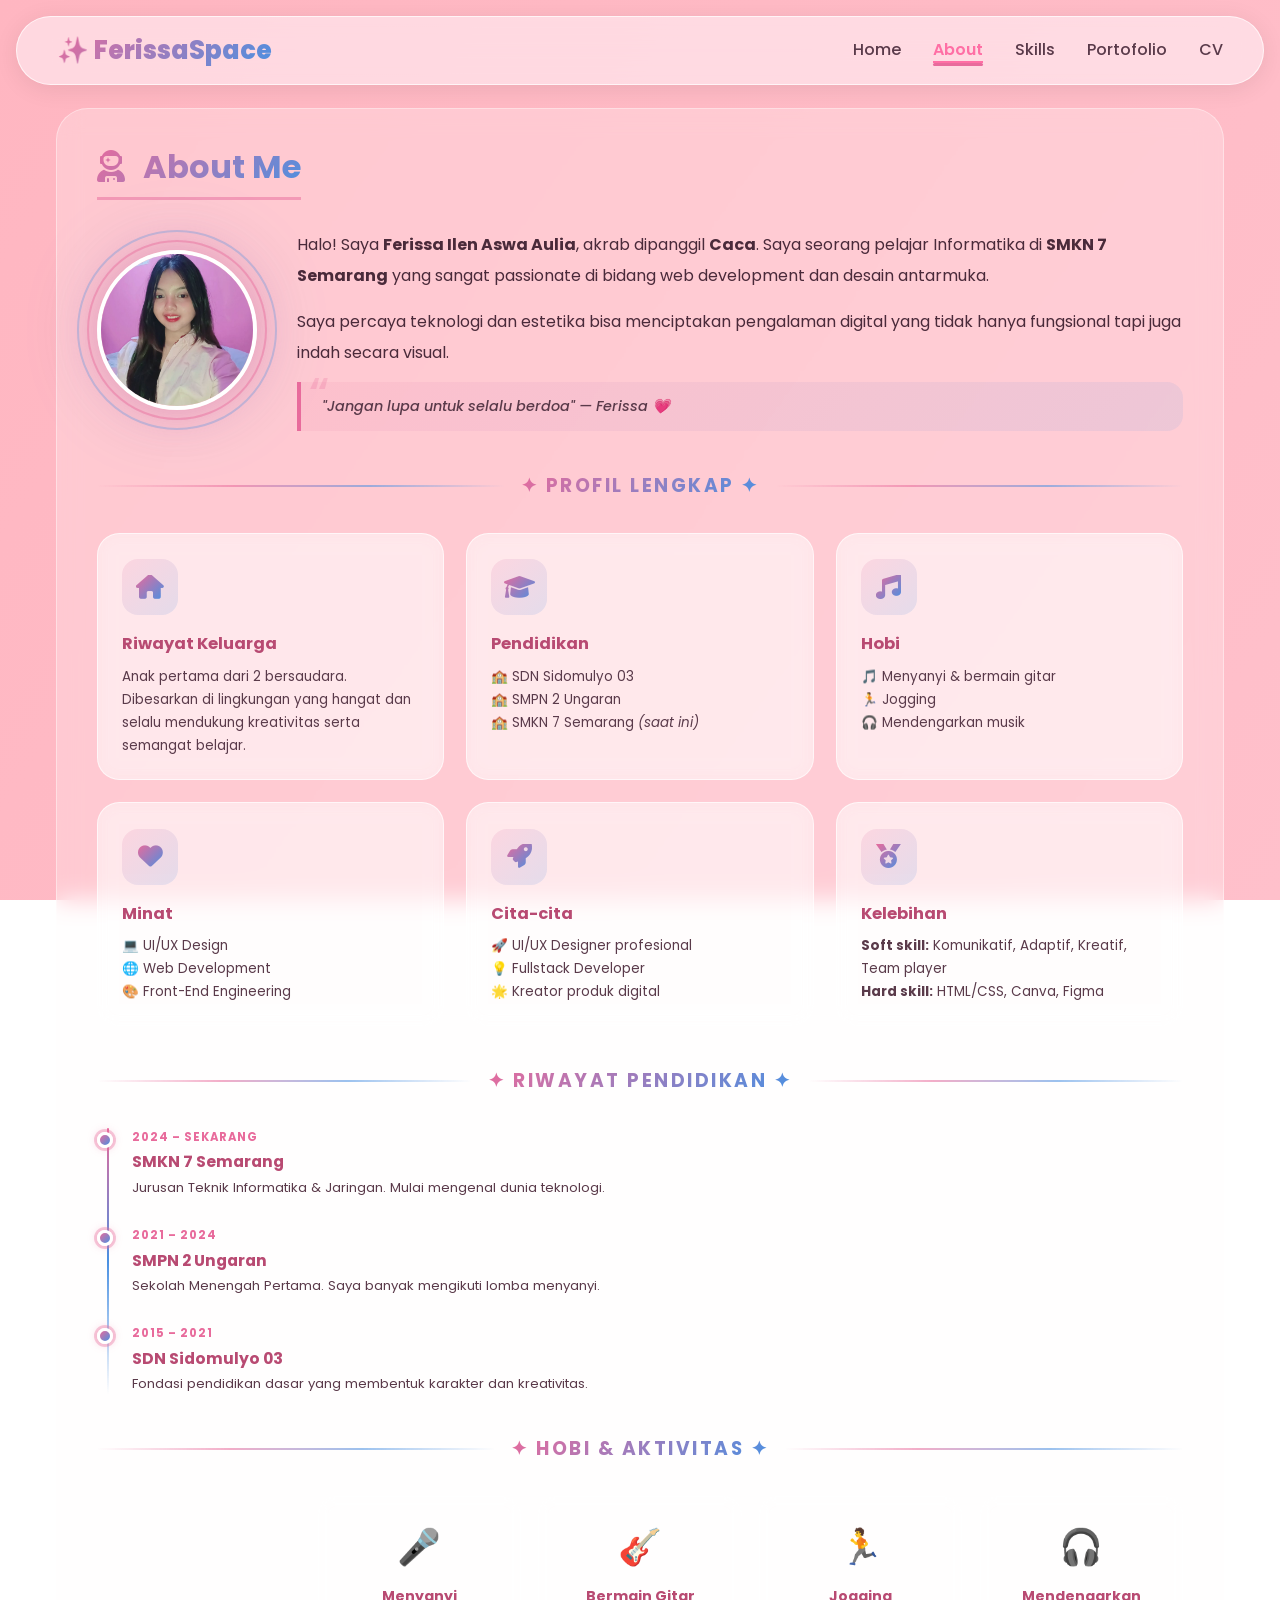
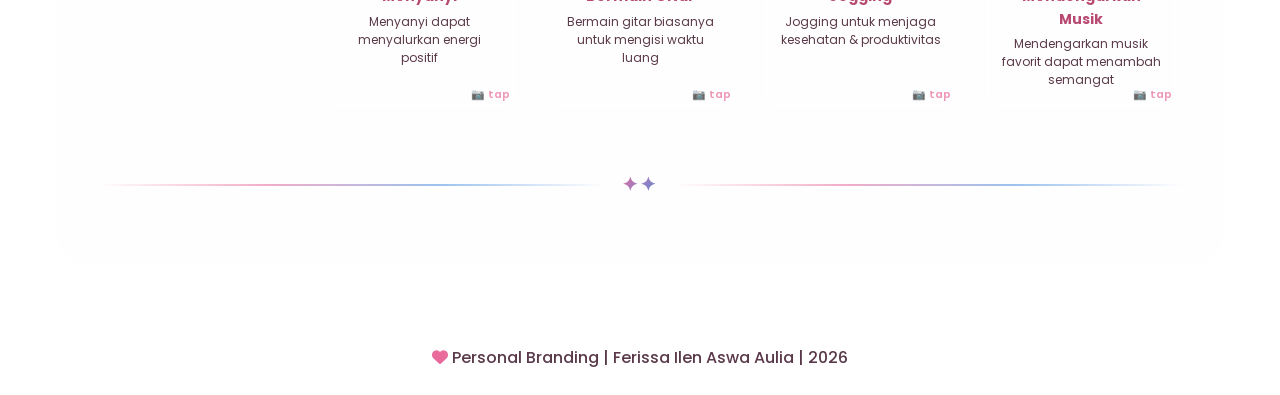
==== about.html @ 4c11c88f "first commit" ====
<!DOCTYPE html>
<html lang="id">
<head>
  <meta charset="UTF-8">
  <meta name="viewport" content="width=device-width, initial-scale=1.0">
  <title>About Me | FerissaSpace</title>
  <link href="https://fonts.googleapis.com/css2?family=Poppins:ital,wght@0,300;0,400;0,500;0,600;0,700;0,800;0,900;1,400&display=swap" rel="stylesheet">
  <link rel="stylesheet" href="https://cdnjs.cloudflare.com/ajax/libs/font-awesome/6.0.0-beta3/css/all.min.css">
  <link rel="stylesheet" href="style.css">
  <style>

/* ═══ PHOTO POPUP ═══ */
#photoPopup {
  display:none; position:fixed; inset:0; z-index:9999;
  background:rgba(0,0,0,0.72); backdrop-filter:blur(10px);
  align-items:center; justify-content:center; cursor:zoom-out;
}
#photoPopup.open { display:flex; }
#photoPopup img {
  max-width:88vw; max-height:88vh;
  border-radius:1.5rem;
  box-shadow:0 20px 60px rgba(0,0,0,0.5);
  animation:popIn 0.3s ease;
}
#popupCaption {
  position:fixed; bottom:2rem; left:50%; transform:translateX(-50%);
  background:rgba(255,245,250,0.9); backdrop-filter:blur(8px);
  padding:0.5rem 1.5rem; border-radius:30px;
  font-size:0.9rem; font-weight:600; color:#b84a72;
}
@keyframes popIn { from{transform:scale(0.78);opacity:0} to{transform:scale(1);opacity:1} }

/* ═══ INTRO HERO ═══ */
.about-hero {
  display:flex; align-items:center; gap:2.5rem;
  flex-wrap:wrap; margin-bottom:0;
}
.about-photo-wrap {
  position:relative; flex-shrink:0;
}
.about-photo-wrap img {
  width:160px; height:160px;
  border-radius:50%; object-fit:cover;
  border:4px solid white;
  box-shadow:0 0 40px rgba(232,107,156,0.5), 0 0 80px rgba(74,144,226,0.2);
  display:block; cursor:pointer;
  transition:transform 0.4s;
}
.about-photo-wrap img:hover { transform:scale(1.06); }
.pulse-a, .pulse-b {
  position:absolute; inset:-10px; border-radius:50%;
  border:2px solid rgba(232,107,156,0.45);
  animation:pulse 2.2s ease-out infinite;
}
.pulse-b { inset:-20px; border-color:rgba(74,144,226,0.3); animation-delay:0.7s; }
@keyframes pulse { 0%{opacity:1;transform:scale(1)} 100%{opacity:0;transform:scale(1.2)} }

.about-intro-text { flex:1; min-width:220px; }
.about-intro-text p {
  font-size:1rem; line-height:1.95; color:#4a2a3a; margin-bottom:0.9rem;
}
.quote-block {
  background:linear-gradient(135deg,rgba(232,107,156,0.1),rgba(74,144,226,0.1));
  border-left:4px solid #e86b9c;
  padding:0.8rem 1.3rem;
  border-radius:0 1rem 1rem 0;
  font-style:italic; font-weight:500;
  font-size:0.9rem; color:#5a3a4a;
  position:relative;
}
.quote-block::before {
  content:'\201C';
  position:absolute; top:-10px; left:8px;
  font-size:3rem; color:rgba(232,107,156,0.25);
  font-style:normal; line-height:1;
}

/* ═══ FANCY DIVIDER ═══ */
.div-row {
  display:flex; align-items:center; gap:1rem;
  margin:2.5rem 0 2rem;
}
.div-line {
  flex:1; height:2px;
  background:linear-gradient(90deg,transparent,rgba(232,107,156,0.55),rgba(74,144,226,0.55),transparent);
  border-radius:4px; overflow:hidden; position:relative;
}
.div-line::after {
  content:''; position:absolute; top:0; left:-100%; width:55%; height:100%;
  background:linear-gradient(90deg,transparent,rgba(255,255,255,0.9),transparent);
  animation:slideShimmer 2.6s linear infinite;
}
@keyframes slideShimmer { to{left:200%} }
.div-label {
  font-size:0.78rem; font-weight:800; letter-spacing:2.5px; text-transform:uppercase;
  background:linear-gradient(135deg,#e86b9c,#4a90e2);
  -webkit-background-clip:text; background-clip:text; color:transparent;
  white-space:nowrap;
}

/* ═══ ABOUT CARDS GRID ═══ */
.about-cards {
  display:grid;
  grid-template-columns:repeat(auto-fill,minmax(270px,1fr));
  gap:1.4rem;
}
.acard {
  background:rgba(255,255,255,0.44);
  backdrop-filter:blur(10px);
  border:1.5px solid rgba(255,255,255,0.65);
  border-radius:1.4rem;
  padding:1.6rem 1.5rem 1.3rem;
  cursor:pointer;
  position:relative; overflow:hidden;
  transition:all 0.35s;
}
.acard::after {
  content:'';
  position:absolute; bottom:0; left:0; right:0;
  height:3px;
  background:linear-gradient(90deg,#e86b9c,#4a90e2);
  transform:scaleX(0); transform-origin:left;
  transition:transform 0.35s;
}
.acard:hover { background:rgba(255,255,255,0.68); transform:translateY(-6px); box-shadow:0 14px 34px rgba(232,107,156,0.18); }
.acard:hover::after { transform:scaleX(1); }
/* shimmer sweep */
.acard::before {
  content:''; position:absolute; top:0; left:-120%;
  width:60%; height:100%;
  background:linear-gradient(120deg,transparent,rgba(255,255,255,0.38),transparent);
  transform:skewX(-18deg);
}
.acard:hover::before { animation:cardShimmer 0.65s ease; }
@keyframes cardShimmer { to{left:130%} }

.acard-icon {
  width:56px; height:56px; border-radius:16px; margin-bottom:1rem;
  background:linear-gradient(135deg,rgba(232,107,156,0.15),rgba(74,144,226,0.15));
  display:flex; align-items:center; justify-content:center;
}
.acard-icon i {
  font-size:1.55rem;
  background:linear-gradient(135deg,#e86b9c,#4a90e2);
  -webkit-background-clip:text; background-clip:text; color:transparent;
}
.acard h3 { font-size:1.02rem; font-weight:700; color:#b84a72; margin-bottom:0.55rem; }
.acard p  { font-size:0.84rem; color:#5a3a4a; line-height:1.7; }
.acard-hint {
  margin-top:0.9rem;
  font-size:0.73rem; font-weight:600; color:#e86b9c;
  display:flex; align-items:center; gap:0.4rem;
  opacity:0.75;
}

/* ═══ EDUCATION TIMELINE ═══ */
.timeline {
  position:relative; padding-left:2.2rem;
}
.timeline::before {
  content:''; position:absolute;
  left:10px; top:0; bottom:0; width:2px;
  background:linear-gradient(180deg,#e86b9c,#4a90e2,transparent);
  border-radius:4px;
}
.tl-item {
  position:relative; margin-bottom:1.8rem;
  animation:fadeUp 0.5s ease both;
}
.tl-item:nth-child(1){animation-delay:0.1s}
.tl-item:nth-child(2){animation-delay:0.2s}
.tl-item:nth-child(3){animation-delay:0.3s}
@keyframes fadeUp{from{opacity:0;transform:translateY(14px)}to{opacity:1;transform:translateY(0)}}

.tl-dot {
  position:absolute; left:-2.2rem; top:4px;
  width:16px; height:16px; border-radius:50%;
  background:linear-gradient(135deg,#e86b9c,#4a90e2);
  border:3px solid white;
  box-shadow:0 0 0 3px rgba(232,107,156,0.35), 0 0 10px rgba(232,107,156,0.4);
}
.tl-year {
  font-size:0.72rem; font-weight:700; letter-spacing:1px;
  color:#e86b9c; text-transform:uppercase; margin-bottom:0.2rem;
}
.tl-school { font-size:0.98rem; font-weight:700; color:#b84a72; margin-bottom:0.2rem; }
.tl-detail { font-size:0.82rem; color:#5a3a4a; line-height:1.5; }

/* ═══ HOBI CARDS ═══ */
.hobby-grid {
  display:grid;
  grid-template-columns:repeat(auto-fill,minmax(180px,1fr));
  gap:1.1rem;
}
.hobby-card {
  background:rgba(255,255,255,0.48);
  backdrop-filter:blur(8px);
  border:1.5px solid rgba(255,255,255,0.65);
  border-radius:1.2rem;
  padding:1.4rem 1.2rem;
  text-align:center; cursor:pointer;
  transition:all 0.3s;
  position:relative; overflow:hidden;
}
.hobby-card:hover { background:rgba(255,255,255,0.72); transform:translateY(-5px) scale(1.03); box-shadow:0 12px 28px rgba(232,107,156,0.18); }
.hobby-card .hc-emoji { font-size:2.2rem; margin-bottom:0.6rem; display:block; }
.hobby-card h4 { font-size:0.88rem; font-weight:700; color:#b84a72; margin-bottom:0.3rem; }
.hobby-card p  { font-size:0.75rem; color:#5a3a4a; line-height:1.5; }
.hobby-hint {
  position:absolute; bottom:8px; right:10px;
  font-size:0.68rem; color:#e86b9c; font-weight:600; opacity:0.7;
}

/* ═══ SKILL TAGS ═══ */
.skill-tags { display:flex; flex-wrap:wrap; gap:0.7rem; }
.stag {
  display:inline-flex; align-items:center; gap:0.45rem;
  background:rgba(255,255,255,0.55);
  backdrop-filter:blur(6px);
  border:1.5px solid rgba(255,255,255,0.72);
  padding:0.5rem 1.15rem; border-radius:30px;
  font-size:0.83rem; font-weight:600; color:#5a3a4a;
  transition:all 0.25s; cursor:pointer;
}
.stag i { color:#e86b9c; font-size:0.9rem; }
.stag:hover { background:rgba(255,255,255,0.85); transform:translateY(-3px) scale(1.04); box-shadow:0 6px 16px rgba(232,107,156,0.2); }

/* ═══ CONTACT STRIP ═══ */
.contact-strip {
  display:flex; flex-wrap:wrap; gap:1rem; justify-content:center;
  margin-top:1rem;
}
.c-btn {
  display:inline-flex; align-items:center; gap:0.55rem;
  padding:0.85rem 2rem; border-radius:50px;
  font-size:0.9rem; font-weight:700; text-decoration:none;
  background:rgba(255,255,255,0.6); backdrop-filter:blur(8px);
  transition:all 0.3s; font-family:'Poppins',sans-serif;
}
.c-btn.pink { border:2px solid rgba(232,107,156,0.38); color:#b84a72; }
.c-btn.blue { border:2px solid rgba(74,144,226,0.38);  color:#4a6a9e; }
.c-btn:hover { background:rgba(255,255,255,0.88); transform:translateY(-3px); }

/* ═══ RESPONSIVE ═══ */
@media(max-width:700px){
  .about-hero { flex-direction:column; text-align:center; align-items:center; }
  .about-intro-text p { text-align:left; }
  .about-cards { grid-template-columns:1fr; }
  .hobby-grid  { grid-template-columns:1fr 1fr; }
}
@media(max-width:420px){
  .hobby-grid  { grid-template-columns:1fr; }
}
  </style>
</head>
<body>

<div class="animated-bg"></div>
<div class="hearts-container" id="hearts-container"></div>

<!-- Photo popup -->
<div id="photoPopup" onclick="closePopup()">
  <img id="popupImg" src="" alt="">
  <div id="popupCaption"></div>
</div>

<nav class="navbar">
  <a href="index.html" class="logo">✨ FerissaSpace</a>
  <ul class="nav-menu">
    <li><a href="index.html">Home</a></li>
    <li><a href="about.html">About</a></li>
    <li><a href="skills.html">Skills</a></li>
    <li><a href="portofolio.html">Portofolio</a></li>
    <li><a href="cv.html">CV</a></li>
  </ul>
  <div class="menu-toggle"><i class="fas fa-bars"></i></div>
</nav>
<main class="container">
<section id="about" class="section-card">
  <h2 class="section-title"><i class="fas fa-user-astronaut"></i> About Me</h2>

  <!-- ── INTRO ── -->
  <div class="about-hero">
    <div class="about-photo-wrap">
      <div class="pulse-a"></div>
      <div class="pulse-b"></div>
      <img src="foto1.jpeg" alt="Ferissa"
           onerror="this.src='https://randomuser.me/api/portraits/women/68.jpg'"
           onclick="openPopup(this.src,'Halo, saya Ferissa! 👋')"
           title="Klik untuk perbesar">
    </div>
    <div class="about-intro-text">
      <p>Halo! Saya <strong>Ferissa Ilen Aswa Aulia</strong>, akrab dipanggil <strong>Caca</strong>. Saya seorang pelajar Informatika di <strong>SMKN 7 Semarang</strong> yang sangat passionate di bidang web development dan desain antarmuka.</p>
      <p>Saya percaya teknologi dan estetika bisa menciptakan pengalaman digital yang tidak hanya fungsional tapi juga indah secara visual.</p>
      <div class="quote-block">
        "Jangan lupa untuk selalu berdoa" — Ferissa 💗
      </div>
    </div>
  </div>

  <!-- ── DIVIDER ── -->
  <div class="div-row">
    <div class="div-line"></div>
    <div class="div-label"><h2>✦ Profil Lengkap ✦</h2></div>
    <div class="div-line"></div>
  </div>

  <!-- ── ABOUT CARDS ── -->
  <div class="about-cards">

    <div class="acard">
      <div class="acard-icon"><i class="fas fa-home"></i></div>
      <h3>Riwayat Keluarga</h3>
      <p>Anak pertama dari 2 bersaudara. Dibesarkan di lingkungan yang hangat dan selalu mendukung kreativitas serta semangat belajar.</p>
    </div>

    <div class="acard">
      <div class="acard-icon"><i class="fas fa-graduation-cap"></i></div>
      <h3>Pendidikan</h3>
      <p>🏫 SDN Sidomulyo 03<br>🏫 SMPN 2 Ungaran<br>🏫 SMKN 7 Semarang <em>(saat ini)</em></p>
    </div>

    <div class="acard">
      <div class="acard-icon"><i class="fas fa-music"></i></div>
      <h3>Hobi</h3>
      <p>🎵 Menyanyi & bermain gitar<br>🏃 Jogging <br>🎧 Mendengarkan musik</p>
    </div>

    <div class="acard">
      <div class="acard-icon"><i class="fas fa-heart"></i></div>
      <h3>Minat</h3>
      <p>💻 UI/UX Design<br>🌐 Web Development<br>🎨 Front-End Engineering</p>
    </div>

    <div class="acard">
      <div class="acard-icon"><i class="fas fa-rocket"></i></div>
      <h3>Cita-cita</h3>
      <p>🚀 UI/UX Designer profesional<br>💡 Fullstack Developer<br>🌟 Kreator produk digital</p>
    </div>

    <div class="acard">
      <div class="acard-icon"><i class="fas fa-medal"></i></div>
      <h3>Kelebihan</h3>
      <p><strong>Soft skill:</strong> Komunikatif, Adaptif, Kreatif, Team player<br><strong>Hard skill:</strong> HTML/CSS, Canva, Figma</p>
    </div>

  </div><!-- /about-cards -->

  <!-- ── DIVIDER ── -->
  <div class="div-row">
    <div class="div-line"></div>
    <div class="div-label"><h2>✦ Riwayat Pendidikan ✦</h2></div>
    <div class="div-line"></div>
  </div>

  <!-- ── TIMELINE ── -->
  <div class="timeline">
    <div class="tl-item">
      <div class="tl-dot"></div>
      <div class="tl-year">2024 – Sekarang</div>
      <div class="tl-school">SMKN 7 Semarang</div>
      <div class="tl-detail">Jurusan Teknik Informatika & Jaringan. Mulai mengenal dunia teknologi.</div>
    </div>
    <div class="tl-item">
      <div class="tl-dot"></div>
      <div class="tl-year">2021 – 2024</div>
      <div class="tl-school">SMPN 2 Ungaran</div>
      <div class="tl-detail">Sekolah Menengah Pertama. Saya banyak mengikuti lomba menyanyi.</div>
    </div>
    <div class="tl-item">
      <div class="tl-dot"></div>
      <div class="tl-year">2015 – 2021</div>
      <div class="tl-school">SDN Sidomulyo 03</div>
      <div class="tl-detail">Fondasi pendidikan dasar yang membentuk karakter dan kreativitas.</div>
    </div>
  </div>

  <!-- ── DIVIDER ── -->
  <div class="div-row">
    <div class="div-line"></div>
    <div class="div-label"><h2>✦ Hobi & Aktivitas ✦</h2></div>
    <div class="div-line"></div>
  </div>

  <!-- ── HOBBY CARDS (click to photo) ── -->
  <div class="hobby-grid">
    <div class=>
      <div class="hobby-hint"></div>
    </div>
    <div class="hobby-card" onclick="openPopup('menyanyi.jpeg',' Menyanyi 🎤')">
      <span class="hc-emoji">🎤</span>
      <h4>Menyanyi</h4>
      <p>Menyanyi dapat menyalurkan energi positif</p>
      <div class="hobby-hint">📷 tap</div>
    </div>
    <div class="hobby-card" onclick="openPopup('gitar.jpeg','Bermain Gitar🎸')">
      <span class="hc-emoji">🎸</span>
      <h4>Bermain Gitar</h4>
      <p>Bermain gitar biasanya untuk mengisi waktu luang</p>
      <div class="hobby-hint">📷 tap</div>
    </div>
    <div class="hobby-card" onclick="openPopup('jogging.jpeg','Run 🏃')">
      <span class="hc-emoji">🏃</span>
      <h4>Jogging</h4>
      <p>Jogging untuk menjaga kesehatan & produktivitas</p>
      <div class="hobby-hint">📷 tap</div>
    </div>
    <div class="hobby-card" onclick="openPopup('mendengarkan musik.jpeg','Mendengarkan Musik 🎧')">
      <span class="hc-emoji">🎧</span>
      <h4>Mendengarkan Musik</h4>
      <p>Mendengarkan musik favorit dapat menambah semangat</p>
      <div class="hobby-hint">📷 tap</div>
    </div>
    <div class=>
      <span class=/span>
      <div class=></div>
    </div>
  </div>

  <!-- ── DIVIDER ── -->
  <div class="div-row">
    <div class="div-line"></div>
    <div class="div-label"><h2>✦✦</h2></div>
    <div class="div-line"></div>
  </div>

</section>
</main>

<footer>
  <p><i class="fas fa-heart" style="color:#e86b9c;"></i> Personal Branding | Ferissa Ilen Aswa Aulia | 2026</p>
</footer>

<script src="main.js"></script>
<script>
function openPopup(src, caption) {
  const popup = document.getElementById('photoPopup');
  const img   = document.getElementById('popupImg');
  const cap   = document.getElementById('popupCaption');
  img.src = src;
  img.onerror = () => { img.src = 'https://randomuser.me/api/portraits/women/68.jpg'; };
  cap.textContent = caption;
  popup.classList.add('open');
  document.body.style.overflow = 'hidden';
}
function closePopup() {
  document.getElementById('photoPopup').classList.remove('open');
  document.body.style.overflow = '';
}
document.addEventListener('keydown', e => { if (e.key === 'Escape') closePopup(); });
</script>
</body>
</html>
---- style.css ----
/* ===== RESET & BASE ===== */
* { margin: 0; padding: 0; box-sizing: border-box; }

body {
  font-family: 'Poppins', sans-serif;
  min-height: 100vh;
  color: #2d1a2b;
  line-height: 1.6;
  overflow-x: hidden;
}

/* ===== ANIMATED BACKGROUND ===== */
.animated-bg {
  position: fixed; top: 0; left: 0;
  width: 100%; height: 100%;
  z-index: -2;
  background: linear-gradient(125deg, #ffb6c1, #ffc0cb, #b0e0ff, #87ceeb, #ffb6c1);
  background-size: 400% 400%;
  animation: gradientMove 14s ease infinite;
}
@keyframes gradientMove {
  0% { background-position: 0% 50%; }
  50% { background-position: 100% 50%; }
  100% { background-position: 0% 50%; }
}

/* ===== FLOATING HEARTS ===== */
.hearts-container {
  position: fixed; top: 0; left: 0;
  width: 100%; height: 100%;
  z-index: -1;
  pointer-events: none;
  overflow: hidden;
}
.heart {
  position: absolute;
  bottom: -60px;
  font-size: 1.4rem;
  animation: floatHeart linear infinite;
  opacity: 0;
  filter: drop-shadow(0 0 4px rgba(255,100,150,0.4));
}
@keyframes floatHeart {
  0%   { transform: translateY(0) rotate(0deg) scale(0.8); opacity: 0; }
  10%  { opacity: 0.8; }
  80%  { opacity: 0.5; }
  100% { transform: translateY(-110vh) rotate(360deg) scale(1.2); opacity: 0; }
}

/* ===== NAVBAR ===== */
.navbar {
  position: fixed; top: 16px; left: 50%; transform: translateX(-50%);
  width: calc(100% - 2rem);
  max-width: 1400px;
  display: flex; justify-content: space-between; align-items: center;
  padding: 0.8rem 2.5rem;
  background: rgba(255,245,250,0.55);
  backdrop-filter: blur(18px);
  -webkit-backdrop-filter: blur(18px);
  border-radius: 60px;
  box-shadow: 0 4px 24px rgba(0,0,0,0.08);
  border: 1px solid rgba(255,255,255,0.7);
  z-index: 99999;
}

/* push page content below fixed navbar */
body { padding-top: 84px; }
.logo {
  font-size: 1.6rem; font-weight: 800;
  background: linear-gradient(135deg, #e86b9c, #4a90e2);
  -webkit-background-clip: text; background-clip: text; color: transparent;
  text-decoration: none;
}
.nav-menu { display: flex; list-style: none; gap: 2rem; }
.nav-menu a {
  text-decoration: none; color: #5a3a4a;
  font-weight: 500; transition: 0.3s; position: relative;
}
.nav-menu a::after {
  content: ''; position: absolute; bottom: -5px; left: 0;
  width: 0%; height: 2px;
  background: linear-gradient(90deg, #e86b9c, #4a90e2);
  transition: width 0.3s;
}
.nav-menu a:hover::after,
.nav-menu a.active::after { width: 100%; }
.menu-toggle {
  display: none; font-size: 1.5rem; cursor: pointer;
  background: linear-gradient(135deg, #e86b9c, #4a90e2);
  -webkit-background-clip: text; background-clip: text; color: transparent;
}

/* ===== CONTAINER ===== */
.container {
  max-width: 1400px; width: 95%;
  margin: 0 auto; padding: 1.5rem;
}

/* ===== SECTION CARD ===== */
.section-card {
  background: rgba(255,250,252,0.25);
  backdrop-filter: blur(12px);
  border-radius: 2rem;
  padding: 2rem 2.5rem;
  margin-bottom: 2rem;
  border: 1px solid rgba(255,255,255,0.4);
  transition: background 0.4s;
}
.section-card:hover {
  background: rgba(255,250,252,0.35);
}
.section-title {
  font-size: 2rem; margin-bottom: 1.8rem;
  font-weight: 700; display: inline-block;
  background: linear-gradient(135deg, #e86b9c, #4a90e2);
  -webkit-background-clip: text; background-clip: text; color: transparent;
  border-bottom: 3px solid rgba(232,107,156,0.5);
  padding-bottom: 0.3rem;
}
.section-title i { margin-right: 0.7rem; }

/* ===== HERO (HOME) ===== */
.hero { display: flex; gap: 3rem; align-items: center; flex-wrap: wrap; padding: 1rem 0; }
.hero-image { flex: 1; text-align: center; }
.hero-image img {
  width: 220px; height: 220px; border-radius: 50%;
  object-fit: cover;
  border: 4px solid rgba(255,255,255,0.8);
  box-shadow: 0 15px 35px rgba(0,0,0,0.1);
}
.hero-content { flex: 2; }
.greeting { font-size: 1.3rem; font-weight: 500; color: #e86b9c; margin-bottom: 0.5rem; letter-spacing: 1px; }
.typing-name { font-size: 2.8rem; font-weight: 800; min-height: 90px; margin-bottom: 0.5rem; }
.typing-name .cursor, .typing-about .cursor {
  display: inline-block; width: 4px;
  background: linear-gradient(135deg, #e86b9c, #4a90e2);
  margin-left: 3px; animation: blink 0.8s infinite;
}
@keyframes blink { 0%,100%{opacity:1;} 50%{opacity:0;} }
.typing-about { font-size: 1rem; line-height: 1.8; color: #4a2a3a; min-height: 100px; }
.nickname { color: #e86b9c; font-weight: 500; margin-top: 0.5rem; }
.tagline {
  background: linear-gradient(135deg, rgba(232,107,156,0.2), rgba(74,144,226,0.2));
  display: inline-block; padding: 0.5rem 1.5rem;
  border-radius: 40px; font-weight: 600; margin: 1rem 0 0.5rem;
}

/* ===== ABOUT ===== */
.about-grid { display: grid; grid-template-columns: repeat(auto-fit, minmax(300px, 1fr)); gap: 1.5rem; }
.about-item {
  background: rgba(255,255,255,0.4); backdrop-filter: blur(4px);
  padding: 1.3rem; border-radius: 1.2rem; transition: 0.3s;
}
.about-item:hover { background: rgba(255,255,255,0.6); transform: translateY(-3px); }
.about-item i {
  font-size: 2rem;
  background: linear-gradient(135deg, #e86b9c, #4a90e2);
  -webkit-background-clip: text; background-clip: text; color: transparent; margin-bottom: 0.5rem;
}
.about-item h3 { margin-bottom: 0.5rem; color: #b84a72; }

/* ===== SKILLS ===== */
.skills-main, .skills-soft, .skills-hobby { margin: 1.8rem 0; }
.skills-main h3, .skills-soft h3, .skills-hobby h3 {
  margin-bottom: 1.2rem; color: #b84a72; font-weight: 600; font-size: 1.3rem;
}
.skill-bar { margin: 1.2rem 0; }
.skill-info { display: flex; justify-content: space-between; margin-bottom: 0.5rem; font-weight: 500; }
.skill-info span i { margin-right: 8px; color: #e86b9c; }
.percentage { color: #e86b9c; font-weight: 600; }
.progress-bar { background: rgba(245,208,222,0.5); border-radius: 20px; height: 10px; overflow: hidden; }
.progress-fill {
  height: 100%; border-radius: 20px; width: 0%;
  background: linear-gradient(90deg, #e86b9c, #4a90e2);
  transition: width 1s ease-out;
}
.hobby-tags { display: flex; flex-wrap: wrap; gap: 0.8rem; margin-top: 0.5rem; }
.hobby-tags span {
  background: rgba(255,255,255,0.5); backdrop-filter: blur(4px);
  padding: 0.5rem 1.2rem; border-radius: 40px;
  font-size: 0.85rem; font-weight: 500; transition: 0.3s;
}
.hobby-tags span:hover { background: rgba(255,255,255,0.8); transform: scale(1.02); }
.hobby-tags span i { margin-right: 6px; color: #e86b9c; }

/* ===== PORTFOLIO CATEGORY ===== */
.portfolio-category { margin-bottom: 2.5rem; }
.category-header {
  display: flex; align-items: center; gap: 1rem;
  margin-bottom: 1.5rem; padding-bottom: 0.5rem;
  border-bottom: 2px dashed rgba(232,107,156,0.4);
}
.category-header h3 { font-size: 1.5rem; font-weight: 600; color: #b84a72; }
.category-header i {
  font-size: 1.8rem;
  background: linear-gradient(135deg, #e86b9c, #4a90e2);
  -webkit-background-clip: text; background-clip: text; color: transparent;
}
.portfolio-grid { display: grid; grid-template-columns: repeat(auto-fit, minmax(300px, 1fr)); gap: 1.8rem; }
.portfolio-item {
  background: rgba(255,255,255,0.4); backdrop-filter: blur(8px);
  border-radius: 1.2rem; overflow: hidden; transition: all 0.4s;
  cursor: pointer;
}
.portfolio-item:hover {
  transform: translateY(-8px);
  background: rgba(255,255,255,0.6);
  box-shadow: 0 10px 25px rgba(0,0,0,0.1);
}
.portfolio-img { width: 100%; height: 170px; object-fit: cover; transition: transform 0.3s; display: block; }
.portfolio-item:hover .portfolio-img { transform: scale(1.05); }
.portfolio-img-wrapper { overflow: hidden; height: 170px; }
.portfolio-info { padding: 1.2rem; display: flex; flex-direction: column; flex: 1; }
.portfolio-info h4 { margin-bottom: 0.5rem; color: #b84a72; font-weight: 700; }
.portfolio-info p { font-size: 0.8rem; color: #5a3a4a; margin-bottom: 1rem; line-height: 1.5; min-height: 50px; }
.btn-group { display: flex; gap: 0.8rem; flex-wrap: wrap; }
.btn-demo, .btn-github, .btn-view, .btn-award {
  display: inline-flex; align-items: center; gap: 0.4rem;
  padding: 0.5rem 1.2rem; border-radius: 30px;
  font-size: 0.75rem; font-weight: 600; text-decoration: none;
  transition: all 0.3s; border: none; cursor: pointer; font-family: 'Poppins', sans-serif;
}
.btn-demo { background: linear-gradient(135deg, #e86b9c, #4a90e2); color: white; }
.btn-demo:hover, .btn-github:hover, .btn-view:hover, .btn-award:hover { transform: translateY(-2px); }
.btn-github { background: rgba(45,26,43,0.2); border: 1px solid rgba(232,107,156,0.4); color: #b84a72; }
.btn-view { background: rgba(74,144,226,0.15); border: 1px solid rgba(74,144,226,0.4); color: #4a6a9e; }
.btn-award { background: linear-gradient(135deg, #fbbf24, #f59e0b); color: #78350f; }

/* ===== DESIGN SCROLL ===== */
.design-scroll {
  display: flex; gap: 1.5rem; overflow-x: auto;
  padding-bottom: 1rem; scroll-behavior: smooth;
}
.design-scroll::-webkit-scrollbar { height: 10px; }
.design-scroll::-webkit-scrollbar-thumb {
  background: linear-gradient(90deg, #e86b9c, #4a90e2); border-radius: 20px;
}
.design-scroll .portfolio-item { min-width: 320px; max-width: 320px; flex-shrink: 0; display: flex; flex-direction: column; }

/* ===== POPUP / MODAL ===== */
.modal-overlay {
  display: none; position: fixed; inset: 0; z-index: 9999;
  background: rgba(0,0,0,0.6); backdrop-filter: blur(6px);
  align-items: center; justify-content: center;
  padding: 1rem;
}
.modal-overlay.open { display: flex; }
.modal-box {
  background: rgba(255,245,250,0.97);
  backdrop-filter: blur(20px);
  border-radius: 2rem;
  max-width: 700px; width: 100%;
  max-height: 90vh; overflow-y: auto;
  padding: 2rem;
  position: relative;
  box-shadow: 0 20px 60px rgba(0,0,0,0.25);
  border: 1px solid rgba(255,255,255,0.7);
  animation: popIn 0.3s ease;
}
@keyframes popIn {
  from { transform: scale(0.8) translateY(30px); opacity: 0; }
  to { transform: scale(1) translateY(0); opacity: 1; }
}
.modal-close {
  position: absolute; top: 1rem; right: 1.2rem;
  font-size: 1.8rem; cursor: pointer; color: #e86b9c;
  background: none; border: none; font-family: inherit;
  transition: transform 0.2s;
}
.modal-close:hover { transform: rotate(90deg) scale(1.2); }
.modal-img {
  width: 100%; border-radius: 1.2rem;
  max-height: 350px; object-fit: contain;
  margin-bottom: 1.2rem;
  box-shadow: 0 8px 20px rgba(0,0,0,0.1);
}
.modal-title { font-size: 1.5rem; font-weight: 700; color: #b84a72; margin-bottom: 0.5rem; }
.modal-desc { font-size: 0.9rem; color: #4a2a3a; line-height: 1.7; margin-bottom: 1rem; }
.modal-tags { display: flex; flex-wrap: wrap; gap: 0.5rem; margin-bottom: 1.2rem; }
.modal-tag {
  background: rgba(232,107,156,0.15); border: 1px solid rgba(232,107,156,0.3);
  padding: 0.3rem 0.9rem; border-radius: 20px;
  font-size: 0.75rem; font-weight: 500; color: #b84a72;
}
.modal-actions { display: flex; gap: 0.8rem; flex-wrap: wrap; }

/* ===== CERTIFICATES PAGINATION ===== */
.cert-grid {
  display: grid;
  grid-template-columns: repeat(auto-fill, minmax(260px, 1fr));
  gap: 1.5rem;
  margin-bottom: 1.5rem;
}
.cert-item {
  background: rgba(255,255,255,0.45); backdrop-filter: blur(8px);
  border-radius: 1.2rem; overflow: hidden; transition: all 0.3s;
  cursor: pointer;
}
.cert-item:hover { transform: translateY(-6px); box-shadow: 0 10px 25px rgba(0,0,0,0.1); }
.cert-img-wrapper { overflow: hidden; height: 160px; }
.cert-img { width: 100%; height: 160px; object-fit: cover; transition: transform 0.3s; display: block; }
.cert-item:hover .cert-img { transform: scale(1.05); }
.cert-info { padding: 1rem; }
.cert-info h4 { color: #b84a72; font-weight: 700; font-size: 0.9rem; margin-bottom: 0.3rem; }
.cert-info p { font-size: 0.75rem; color: #5a3a4a; line-height: 1.5; }
.cert-btn-group { display: flex; gap: 0.5rem; flex-wrap: wrap; margin-top: 0.8rem; }

/* Pagination controls */
.cert-pagination {
  display: flex; align-items: center; justify-content: center;
  gap: 1rem; margin-top: 1rem;
}
.cert-page-btn {
  display: inline-flex; align-items: center; gap: 0.4rem;
  padding: 0.6rem 1.4rem; border-radius: 30px;
  font-size: 0.85rem; font-weight: 600; cursor: pointer;
  border: none; font-family: 'Poppins', sans-serif;
  background: linear-gradient(135deg, #e86b9c, #4a90e2);
  color: white; transition: all 0.3s;
}
.cert-page-btn:disabled { opacity: 0.4; cursor: not-allowed; }
.cert-page-btn:not(:disabled):hover { transform: translateY(-2px); box-shadow: 0 6px 18px rgba(232,107,156,0.4); }
.cert-page-info { font-size: 0.85rem; font-weight: 600; color: #b84a72; }

/* ===== CV ===== */
.cv-container { display: flex; gap: 2rem; flex-wrap: wrap; }
.cv-photo { flex: 1; text-align: center; min-width: 180px; }
.cv-photo img {
  width: 150px; height: 150px; border-radius: 50%;
  object-fit: cover; border: 3px solid rgba(255,255,255,0.8);
  box-shadow: 0 10px 20px rgba(0,0,0,0.1);
}
.cv-content { flex: 2; }
.cv-content h3 { margin: 1rem 0 0.5rem; color: #b84a72; }
.cv-content h3:first-of-type { margin-top: 0; }
.cv-content p { margin: 0.3rem 0; }
.quotes-box {
  background: linear-gradient(135deg, rgba(232,107,156,0.15), rgba(74,144,226,0.15));
  padding: 1rem; border-radius: 1rem;
  font-style: italic; margin-top: 1rem;
  border-left: 4px solid #e86b9c; font-weight: 500;
}

/* ===== FOOTER ===== */
footer { text-align: center; padding: 1.5rem; color: #5a3a4a; font-weight: 500; }

/* ===== SCROLLBAR ===== */
::-webkit-scrollbar { width: 8px; }
::-webkit-scrollbar-track { background: rgba(255,220,230,0.3); border-radius: 10px; }
::-webkit-scrollbar-thumb { background: linear-gradient(135deg, #e86b9c, #4a90e2); border-radius: 10px; }

/* ===== RESPONSIVE ===== */
@media (max-width: 1024px) {
  .container { width: 98%; padding: 1rem; }
  .section-card { padding: 1.5rem; }
  .typing-name { font-size: 2.2rem; min-height: 80px; }
  .greeting { font-size: 1.1rem; }
}
@media (max-width: 768px) {
  .menu-toggle { display: block; }
  .navbar { padding: 0.8rem 1.5rem; top: 10px; }
  .nav-menu {
    position: fixed; top: 72px; left: -100%; width: 88%;
    background: rgba(255,240,245,0.97); backdrop-filter: blur(20px);
    flex-direction: column; align-items: center; padding: 2rem;
    border-radius: 1.5rem; transition: 0.3s;
    box-shadow: 0 10px 30px rgba(0,0,0,0.12);
    z-index: 99998;
  }
  .nav-menu.active { left: 5%; }
  .hero { text-align: center; flex-direction: column; gap: 1.5rem; }
  .typing-name { font-size: 1.6rem; min-height: 70px; }
  .greeting { font-size: 1rem; }
  .hero-image img { width: 160px; height: 160px; }
  .section-title { font-size: 1.6rem; }
  .portfolio-grid { grid-template-columns: 1fr; }
  .cert-grid { grid-template-columns: 1fr 1fr; }
}
@media (max-width: 480px) {
  .about-grid { grid-template-columns: 1fr; }
  .portfolio-grid { grid-template-columns: 1fr; }
  .cert-grid { grid-template-columns: 1fr; }
  .btn-group { justify-content: center; }
  .typing-name { font-size: 1.3rem; min-height: 60px; }
}
.nav-menu a.active{
  color:#e86b9c;
  position:relative;
}

.nav-menu a.active::after{
  content:'';
  position:absolute;
  left:0;
  bottom:-5px;
  width:100%;
  height:3px;
  background:#e86b9c;
  border-radius:10px;
}
.nav-menu a.active{
  color: #ff6fa5;
  font-weight: 600;
  border-bottom: 2px solid #ff6fa5;
}
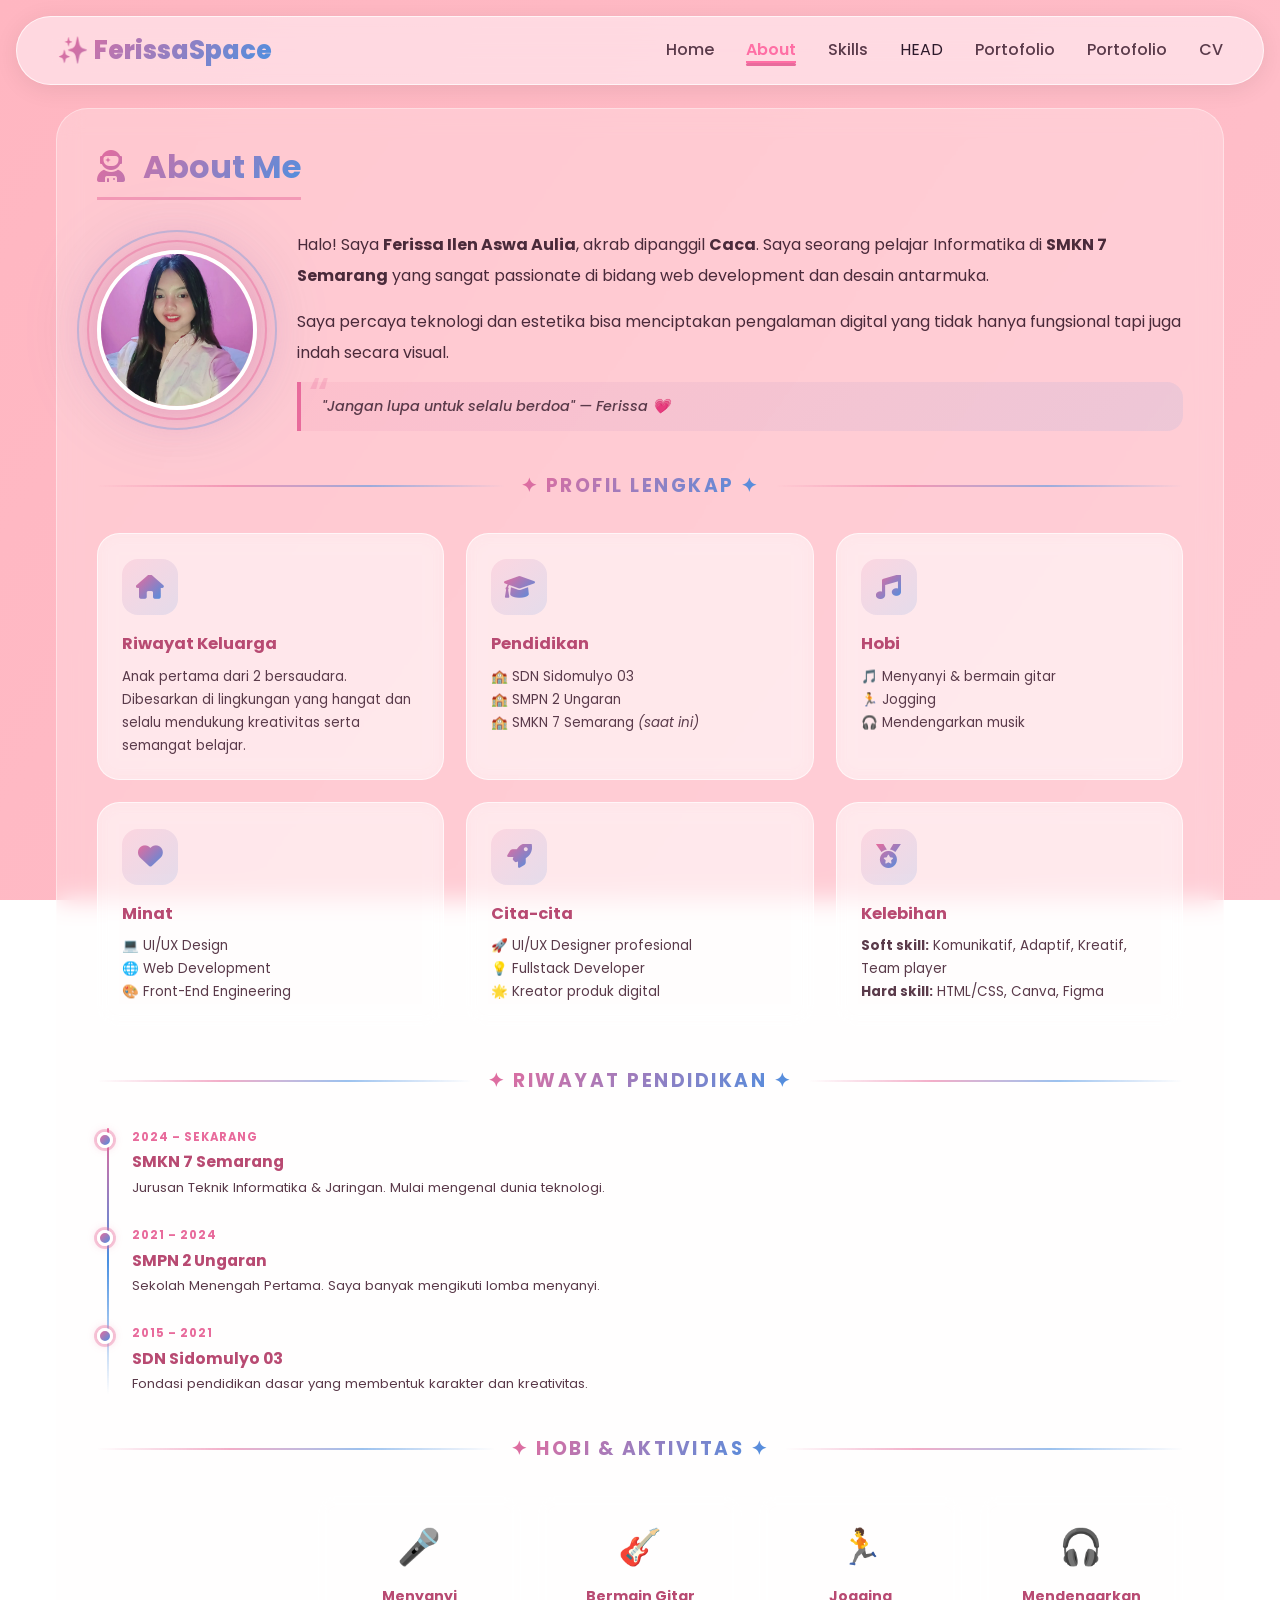
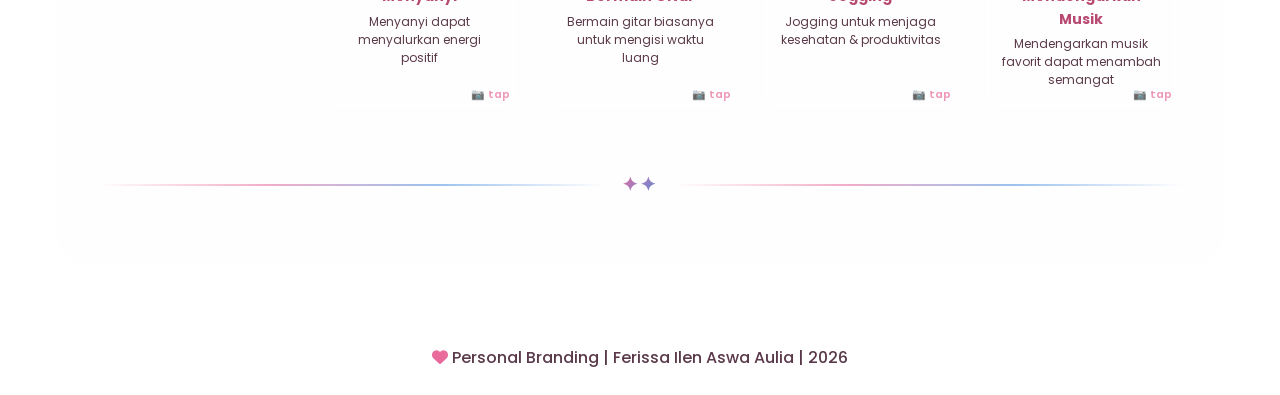
==== commit 8f8876f8: "Resolve merge conflicts" ====
--- a/about.html
+++ b/about.html
@@ -270,6 +270,8 @@
     <li><a href="index.html">Home</a></li>
     <li><a href="about.html">About</a></li>
     <li><a href="skills.html">Skills</a></li>
+ HEAD
+    <li><a href="portfolio.html">Portofolio</a></li>
     <li><a href="portofolio.html">Portofolio</a></li>
     <li><a href="cv.html">CV</a></li>
   </ul>
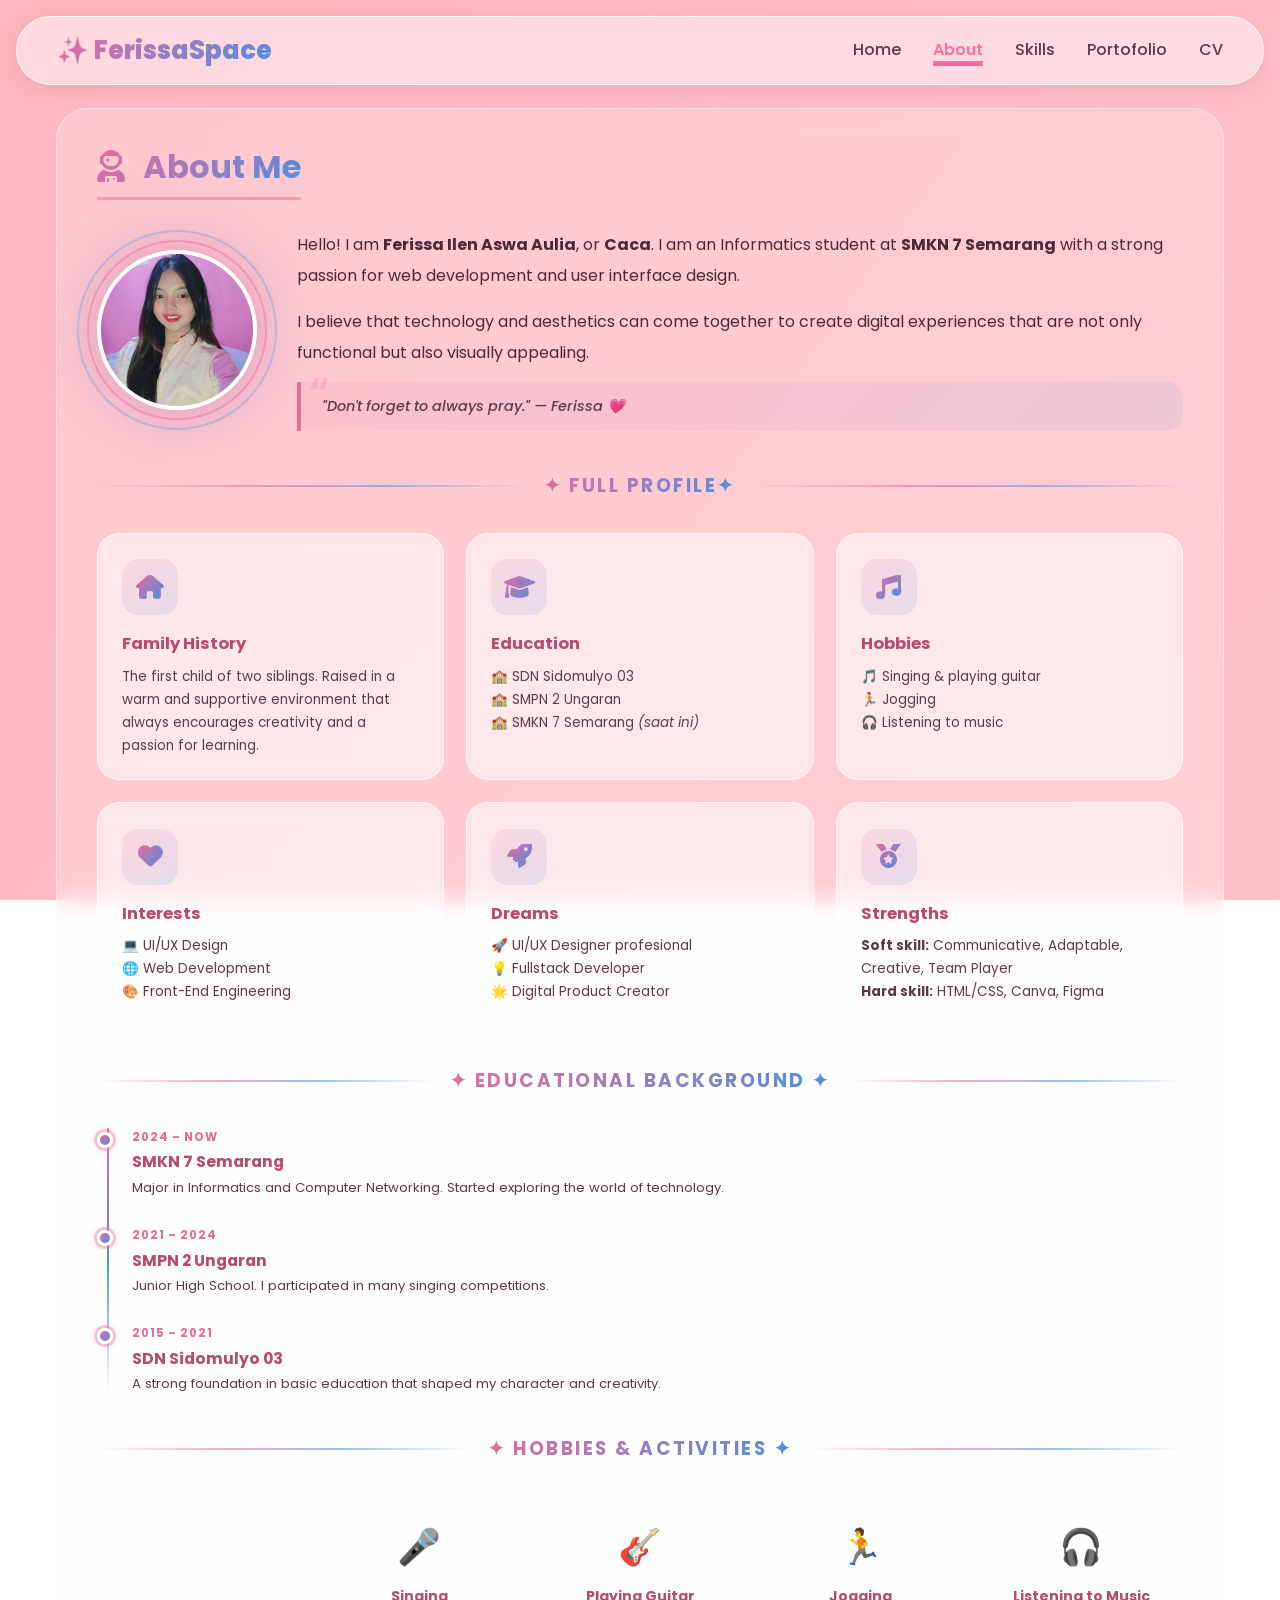
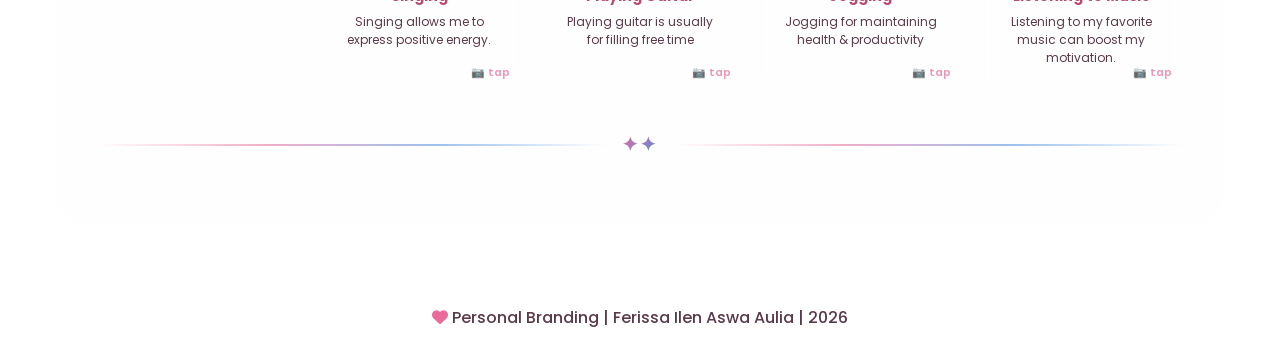
==== commit faaf87eb: "Update website" ====
--- a/about.html
+++ b/about.html
@@ -270,9 +270,7 @@
     <li><a href="index.html">Home</a></li>
     <li><a href="about.html">About</a></li>
     <li><a href="skills.html">Skills</a></li>
- HEAD
     <li><a href="portfolio.html">Portofolio</a></li>
-    <li><a href="portofolio.html">Portofolio</a></li>
     <li><a href="cv.html">CV</a></li>
   </ul>
   <div class="menu-toggle"><i class="fas fa-bars"></i></div>
@@ -291,19 +289,21 @@
            onclick="openPopup(this.src,'Halo, saya Ferissa! 👋')"
            title="Klik untuk perbesar">
     </div>
-    <div class="about-intro-text">
-      <p>Halo! Saya <strong>Ferissa Ilen Aswa Aulia</strong>, akrab dipanggil <strong>Caca</strong>. Saya seorang pelajar Informatika di <strong>SMKN 7 Semarang</strong> yang sangat passionate di bidang web development dan desain antarmuka.</p>
-      <p>Saya percaya teknologi dan estetika bisa menciptakan pengalaman digital yang tidak hanya fungsional tapi juga indah secara visual.</p>
-      <div class="quote-block">
-        "Jangan lupa untuk selalu berdoa" — Ferissa 💗
-      </div>
+    <div class="about-intro-text"> 
+  <p>Hello! I am <strong>Ferissa Ilen Aswa Aulia</strong>, or <strong>Caca</strong>. I am an Informatics student at <strong>SMKN 7 Semarang</strong> with a strong passion for web development and user interface design.</p> 
+  <p>I believe that technology and aesthetics can come together to create digital experiences that are not only functional but also visually appealing.</p> 
+  <div class="quote-block"> 
+    "Don't forget to always pray." — Ferissa 💗 
+  </div>
+</div>
+
     </div>
   </div>
 
   <!-- ── DIVIDER ── -->
   <div class="div-row">
     <div class="div-line"></div>
-    <div class="div-label"><h2>✦ Profil Lengkap ✦</h2></div>
+    <div class="div-label"><h2>✦ Full Profile✦</h2></div>
     <div class="div-line"></div>
   </div>
 
@@ -312,38 +312,38 @@
 
     <div class="acard">
       <div class="acard-icon"><i class="fas fa-home"></i></div>
-      <h3>Riwayat Keluarga</h3>
-      <p>Anak pertama dari 2 bersaudara. Dibesarkan di lingkungan yang hangat dan selalu mendukung kreativitas serta semangat belajar.</p>
+      <h3>Family History</h3>
+      <p>The first child of two siblings. Raised in a warm and supportive environment that always encourages creativity and a passion for learning.</p>
     </div>
 
     <div class="acard">
       <div class="acard-icon"><i class="fas fa-graduation-cap"></i></div>
-      <h3>Pendidikan</h3>
+      <h3>Education</h3>
       <p>🏫 SDN Sidomulyo 03<br>🏫 SMPN 2 Ungaran<br>🏫 SMKN 7 Semarang <em>(saat ini)</em></p>
     </div>
 
     <div class="acard">
       <div class="acard-icon"><i class="fas fa-music"></i></div>
-      <h3>Hobi</h3>
-      <p>🎵 Menyanyi & bermain gitar<br>🏃 Jogging <br>🎧 Mendengarkan musik</p>
+      <h3>Hobbies</h3>
+      <p>🎵 Singing & playing guitar<br>🏃 Jogging <br>🎧 Listening to music</p>
     </div>
 
     <div class="acard">
       <div class="acard-icon"><i class="fas fa-heart"></i></div>
-      <h3>Minat</h3>
+      <h3>Interests</h3>
       <p>💻 UI/UX Design<br>🌐 Web Development<br>🎨 Front-End Engineering</p>
     </div>
 
     <div class="acard">
       <div class="acard-icon"><i class="fas fa-rocket"></i></div>
-      <h3>Cita-cita</h3>
-      <p>🚀 UI/UX Designer profesional<br>💡 Fullstack Developer<br>🌟 Kreator produk digital</p>
+      <h3>Dreams</h3>
+      <p>🚀 UI/UX Designer profesional<br>💡 Fullstack Developer<br>🌟 Digital Product Creator</p>
     </div>
 
     <div class="acard">
       <div class="acard-icon"><i class="fas fa-medal"></i></div>
-      <h3>Kelebihan</h3>
-      <p><strong>Soft skill:</strong> Komunikatif, Adaptif, Kreatif, Team player<br><strong>Hard skill:</strong> HTML/CSS, Canva, Figma</p>
+      <h3>Strengths</h3>
+      <p><strong>Soft skill:</strong> Communicative, Adaptable, Creative, Team Player<br><strong>Hard skill:</strong> HTML/CSS, Canva, Figma</p>
     </div>
 
   </div><!-- /about-cards -->
@@ -351,7 +351,7 @@
   <!-- ── DIVIDER ── -->
   <div class="div-row">
     <div class="div-line"></div>
-    <div class="div-label"><h2>✦ Riwayat Pendidikan ✦</h2></div>
+    <div class="div-label"><h2>✦ Educational Background ✦</h2></div>
     <div class="div-line"></div>
   </div>
 
@@ -359,28 +359,30 @@
   <div class="timeline">
     <div class="tl-item">
       <div class="tl-dot"></div>
-      <div class="tl-year">2024 – Sekarang</div>
+      <div class="tl-year">2024 – Now</div>
       <div class="tl-school">SMKN 7 Semarang</div>
-      <div class="tl-detail">Jurusan Teknik Informatika & Jaringan. Mulai mengenal dunia teknologi.</div>
+      <div class="tl-detail">Major in Informatics and Computer Networking. Started exploring the world of technology.
+</div>
     </div>
     <div class="tl-item">
       <div class="tl-dot"></div>
       <div class="tl-year">2021 – 2024</div>
       <div class="tl-school">SMPN 2 Ungaran</div>
-      <div class="tl-detail">Sekolah Menengah Pertama. Saya banyak mengikuti lomba menyanyi.</div>
+      <div class="tl-detail">Junior High School. I participated in many singing competitions.
+</div>
     </div>
     <div class="tl-item">
       <div class="tl-dot"></div>
       <div class="tl-year">2015 – 2021</div>
       <div class="tl-school">SDN Sidomulyo 03</div>
-      <div class="tl-detail">Fondasi pendidikan dasar yang membentuk karakter dan kreativitas.</div>
+      <div class="tl-detail">A strong foundation in basic education that shaped my character and creativity.</div>
     </div>
   </div>
 
   <!-- ── DIVIDER ── -->
   <div class="div-row">
     <div class="div-line"></div>
-    <div class="div-label"><h2>✦ Hobi & Aktivitas ✦</h2></div>
+    <div class="div-label"><h2>✦ Hobbies & Activities ✦</h2></div>
     <div class="div-line"></div>
   </div>
 
@@ -389,33 +391,30 @@
     <div class=>
       <div class="hobby-hint"></div>
     </div>
-    <div class="hobby-card" onclick="openPopup('menyanyi.jpeg',' Menyanyi 🎤')">
+    <div class="hobby-card" onclick="openPopup('menyanyi.jpeg',' Singing 🎤')">
       <span class="hc-emoji">🎤</span>
-      <h4>Menyanyi</h4>
-      <p>Menyanyi dapat menyalurkan energi positif</p>
+      <h4>Singing</h4>
+      <p>Singing allows me to express positive energy.</p>
       <div class="hobby-hint">📷 tap</div>
     </div>
-    <div class="hobby-card" onclick="openPopup('gitar.jpeg','Bermain Gitar🎸')">
+    <div class="hobby-card" onclick="openPopup('gitar.jpeg','Playing Guitar🎸')">
       <span class="hc-emoji">🎸</span>
-      <h4>Bermain Gitar</h4>
-      <p>Bermain gitar biasanya untuk mengisi waktu luang</p>
+      <h4>Playing Guitar</h4>
+      <p>Playing guitar is usually for filling free time</p>
       <div class="hobby-hint">📷 tap</div>
     </div>
     <div class="hobby-card" onclick="openPopup('jogging.jpeg','Run 🏃')">
       <span class="hc-emoji">🏃</span>
       <h4>Jogging</h4>
-      <p>Jogging untuk menjaga kesehatan & produktivitas</p>
+      <p>Jogging for maintaining health & productivity</p>
       <div class="hobby-hint">📷 tap</div>
     </div>
-    <div class="hobby-card" onclick="openPopup('mendengarkan musik.jpeg','Mendengarkan Musik 🎧')">
+    <div class="hobby-card" onclick="openPopup('mendengarkan musik.jpeg','Listening to Music 🎧')">
       <span class="hc-emoji">🎧</span>
-      <h4>Mendengarkan Musik</h4>
-      <p>Mendengarkan musik favorit dapat menambah semangat</p>
+      <h4>Listening to Music</h4>
+      <p>Listening to my favorite music can boost my motivation.</p>
       <div class="hobby-hint">📷 tap</div>
     </div>
-    <div class=>
-      <span class=/span>
-      <div class=></div>
     </div>
   </div>
 
